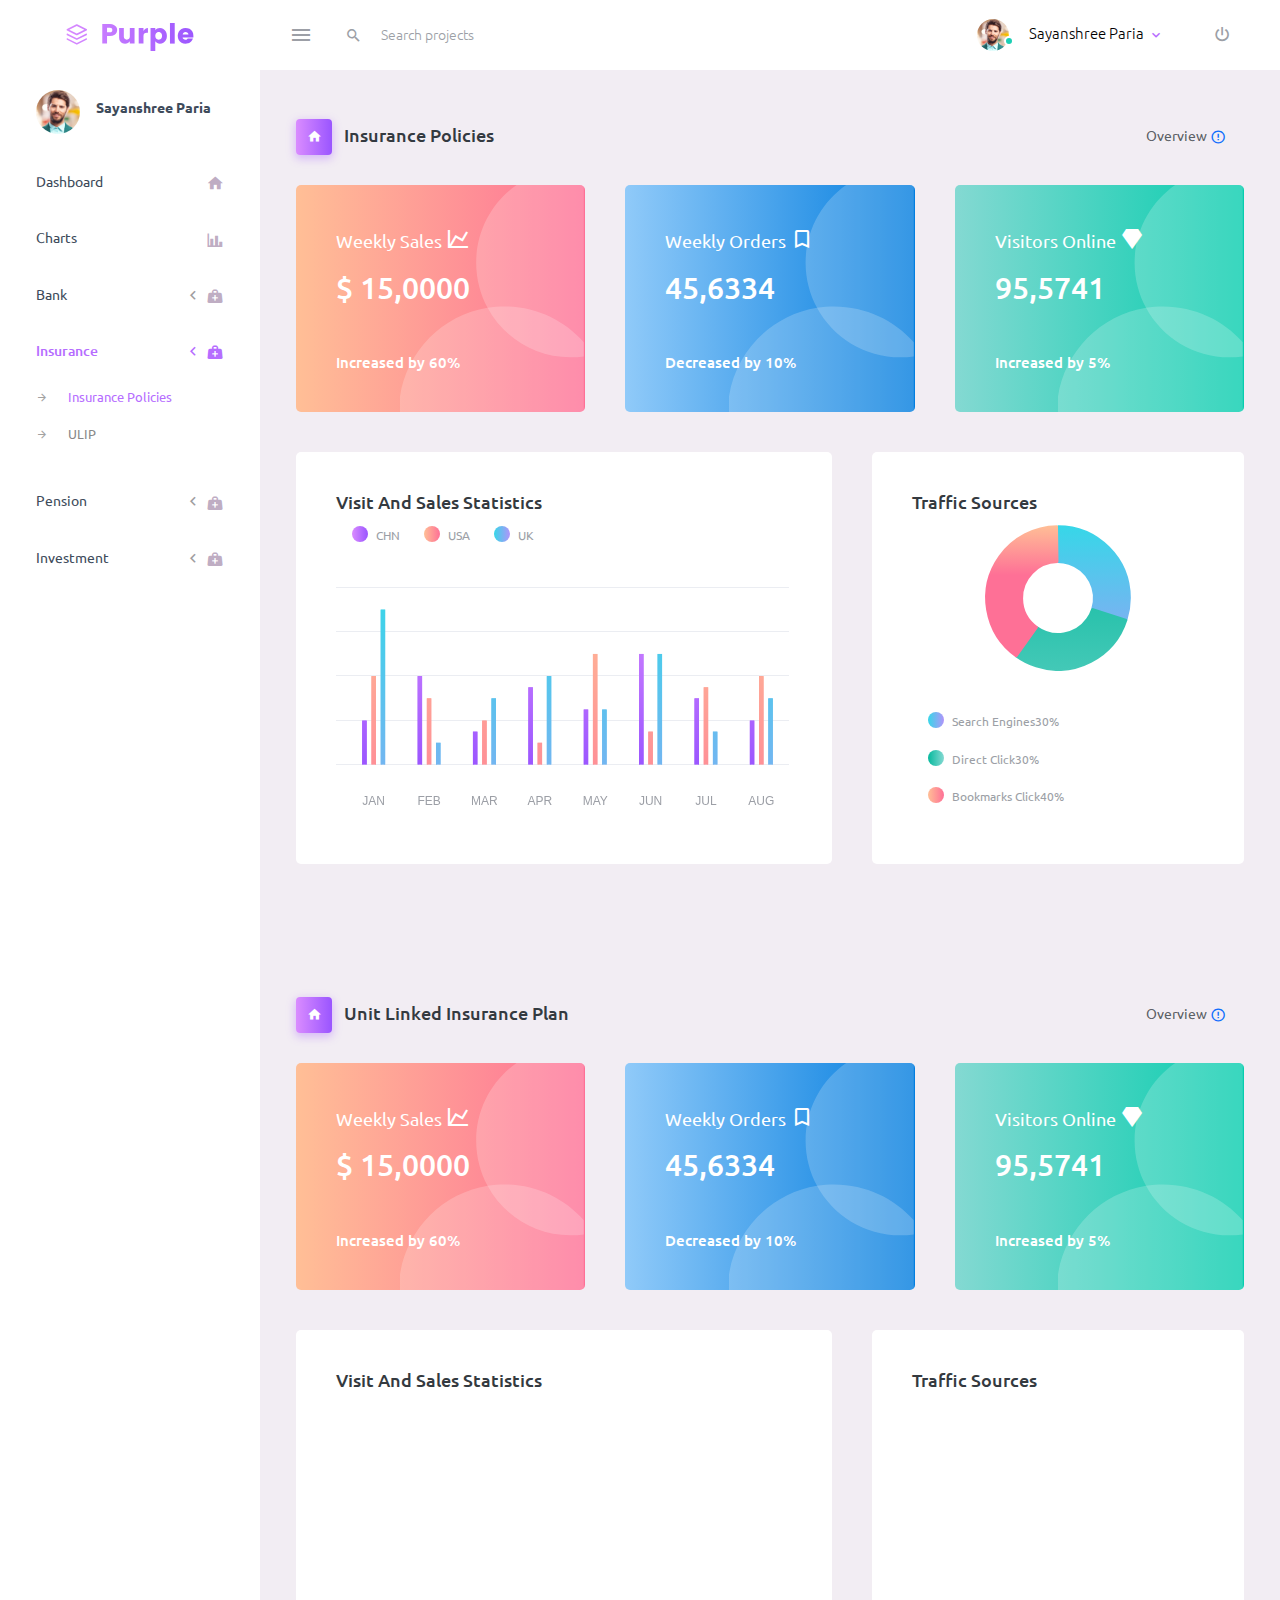
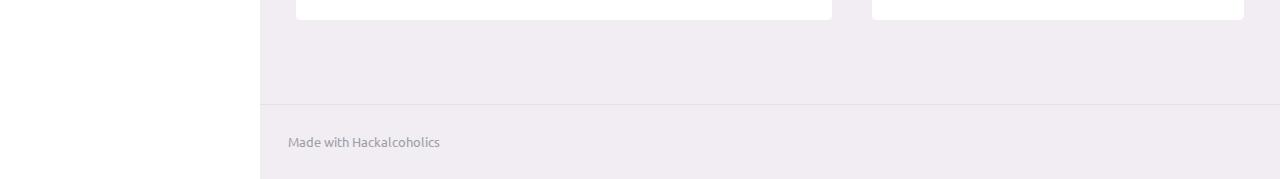
==== insurance.html @ c7b0b0b4 "issue resolve#2" ====
<!DOCTYPE html>
<html lang="en">
  <head>
    <!-- Required meta tags -->
    <meta charset="utf-8">
    <meta name="viewport" content="width=device-width, initial-scale=1, shrink-to-fit=no">
    <title>Visualpe</title>
    <!-- plugins:css -->
    <link rel="stylesheet" href="assets/vendors/mdi/css/materialdesignicons.min.css">
    <link rel="stylesheet" href="assets/vendors/css/vendor.bundle.base.css">
    <!-- endinject -->
    <!-- Plugin css for this page -->
    <!-- End plugin css for this page -->
    <!-- inject:css -->
    <!-- endinject -->
    <!-- Layout styles -->
    <link rel="stylesheet" href="assets/css/style.css">
    <!-- End layout styles -->
  </head>
  <body>
    <div class="container-scroller">
      <!-- partial:partials/_navbar.html -->
      <nav class="navbar default-layout-navbar col-lg-12 col-12 p-0 fixed-top d-flex flex-row">
        <div class="text-center navbar-brand-wrapper d-flex align-items-center justify-content-center">
          <a class="navbar-brand brand-logo" href="index.html"><img src="assets/images/logo.svg" alt="logo" /></a>
          <a class="navbar-brand brand-logo-mini" href="index.html"><img src="assets/images/logo-mini.svg" alt="logo" /></a>
        </div>
        <div class="navbar-menu-wrapper d-flex align-items-stretch">
          <button class="navbar-toggler navbar-toggler align-self-center" type="button" data-toggle="minimize">
            <span class="mdi mdi-menu"></span>
          </button>
          <div class="search-field d-none d-md-block">
            <form class="d-flex align-items-center h-100" action="#">
              <div class="input-group">
                <div class="input-group-prepend bg-transparent">
                  <i class="input-group-text border-0 mdi mdi-magnify"></i>
                </div>
                <input type="text" class="form-control bg-transparent border-0" placeholder="Search projects">
              </div>
            </form>
          </div>
          <ul class="navbar-nav navbar-nav-right">
            <li class="nav-item nav-profile dropdown">
              <a class="nav-link dropdown-toggle" id="profileDropdown" href="#" data-bs-toggle="dropdown" aria-expanded="false">
                <div class="nav-profile-img">
                  <img src="assets/images/faces/face1.jpg" alt="image">
                  <span class="availability-status online"></span>
                </div>
                <div class="nav-profile-text">
                  <p class="mb-1 text-black">Sayanshree Paria</p>
                </div>
              </a>
              <div class="dropdown-menu navbar-dropdown" aria-labelledby="profileDropdown">
                <a class="dropdown-item" href="#">
                  <i class="mdi mdi-logout me-2 text-primary"></i>Demo Bank 1</a>
                <div class="dropdown-divider"></div>
                <a class="dropdown-item" href="#">
                  <i class="mdi mdi-logout me-2 text-primary"></i> Demo Bank 2 </a>
                  <a class="dropdown-item" href="#">
                    <i class="mdi mdi-logout me-2 text-primary"></i>Demo Bank 3</a>
                  <div class="dropdown-divider"></div>
                  <a class="dropdown-item" href="#">
                    <i class="mdi mdi-logout me-2 text-primary"></i> Demo Bank 4 </a>
              </div>
            </li>
            <li class="nav-item nav-logout d-none d-lg-block">
              <a class="nav-link" href="#">
                <i class="mdi mdi-power"></i>
              </a>
            </li>
          </ul>
          <button class="navbar-toggler navbar-toggler-right d-lg-none align-self-center" type="button" data-toggle="offcanvas">
            <span class="mdi mdi-menu"></span>
          </button>
        </div>
      </nav>
      <!-- partial -->
      <div class="container-fluid page-body-wrapper">
        <!-- partial:partials/_sidebar.html -->
        <nav class="sidebar sidebar-offcanvas" id="sidebar">
          <ul class="nav">
            <li class="nav-item nav-profile">
              <a href="#" class="nav-link">
                <div class="nav-profile-image">
                  <img src="assets/images/faces/face1.jpg" alt="profile">
                </div>
                <div class="nav-profile-text d-flex flex-column">
                  <span class="font-weight-bold mb-2">Sayanshree Paria</span>
                </div>
              </a>
            </li>
            <li class="nav-item">
              <a class="nav-link" href="index.html">
                <span class="menu-title">Dashboard</span>
                <i class="mdi mdi-home menu-icon"></i>
              </a>
            </li>
            <li class="nav-item">
              <a class="nav-link" href="pages/charts/chartjs.html">
                <span class="menu-title">Charts</span>
                <i class="mdi mdi-chart-bar menu-icon"></i>
              </a>
            </li>
           
            <li class="nav-item">
              <a class="nav-link" data-bs-toggle="collapse" href="#general-pages" aria-expanded="false" aria-controls="general-pages">
                <span class="menu-title">Bank</span>
                <i class="menu-arrow"></i>
                <i class="mdi mdi-medical-bag menu-icon"></i>
              </a>
              <div class="collapse" id="general-pages">
                <ul class="nav flex-column sub-menu">
                  <li class="nav-item"> <a class="nav-link" href="index.html#sec1">Deposit </a></li>
                  <li class="nav-item"> <a class="nav-link" href="index.html#sec2">Term Deposite</a></li>
                  <li class="nav-item"> <a class="nav-link" href="index.html#sec3">Recurring Deposite</a></li>
                  <li class="nav-item"> <a class="nav-link" href="index.html#sec4">Certificate of deposite</a></li>
                  <li class="nav-item"> <a class="nav-link" href="index.html#sec5">Indian deposit recipt</a></li>
                </ul>
              </div>
            </li>
            <li class="nav-item">
              <a class="nav-link" data-bs-toggle="collapse" href="#general-pages" aria-expanded="false" aria-controls="general-pages">
                <span class="menu-title">Insurance</span>
                <i class="menu-arrow"></i>
                <i class="mdi mdi-medical-bag menu-icon"></i>
              </a>
              <div class="collapse" id="general-pages">
                <ul class="nav flex-column sub-menu">
                  <li class="nav-item"> <a class="nav-link" href="insurance.html">Insurance Policies</a></li>
                  <li class="nav-item"> <a class="nav-link" href="#sec2">ULIP</a></li>
                </ul>
              </div>
            </li>
            <li class="nav-item">
              <a class="nav-link" data-bs-toggle="collapse" href="#general-pages" aria-expanded="false" aria-controls="general-pages">
                <span class="menu-title">Pension</span>
                <i class="menu-arrow"></i>
                <i class="mdi mdi-medical-bag menu-icon"></i>
              </a>
              <div class="collapse" id="general-pages">
                <ul class="nav flex-column sub-menu">
                  <li class="nav-item"> <a class="nav-link" href="pention.html#sec1">Employee Provident fund</a></li>
                  <li class="nav-item"> <a class="nav-link" href="pention.html#sec2">Public provident fund</a></li>
                </ul>
              </div>
            </li>
            <li class="nav-item">
              <a class="nav-link" data-bs-toggle="collapse" href="#general-pages" aria-expanded="false" aria-controls="general-pages">
                <span class="menu-title">Investment</span>
                <i class="menu-arrow"></i>
                <i class="mdi mdi-medical-bag menu-icon"></i>
              </a>
              <div class="collapse" id="general-pages">
                <ul class="nav flex-column sub-menu">
                  <li class="nav-item"> <a class="nav-link" href="investment.html#sec1">Mutual funds</a></li>
                  <li class="nav-item"> <a class="nav-link" href="investment.html#sec2">Bonds</a></li>
                  <li class="nav-item"> <a class="nav-link" href="investment.html#sec3">Deventures</a></li>
                  <li class="nav-item"> <a class="nav-link" href="investment.html#sec4">Exchange Traded funds</a></li>
                  <li class="nav-item"> <a class="nav-link" href="investment.html#sec5">National pension system</a></li>
                  <li class="nav-item"> <a class="nav-link" href="investment.html#sec6">Government securities</a></li>
                  <li class="nav-item"> <a class="nav-link" href="investment.html#sec7">Commercial Papers</a></li>
                  <li class="nav-item"> <a class="nav-link" href="investment.html#sec8">Real estate Investment trusts</a></li>
                  <li class="nav-item"> <a class="nav-link" href="investment.html#sec9">Infrastructure Investment trust</a></li>
                  <li class="nav-item"> <a class="nav-link" href="investment.html#sec10">Alternate Investment funds</a></li>
                  <li class="nav-item"> <a class="nav-link" href="investment.html#sec11">Systematic Investment plan</a></li>
                  <li class="nav-item"> <a class="nav-link" href="investment.html#sec12">Equity shares</a></li>
                  <li class="nav-item"> <a class="nav-link" href="investment.html#sec13">Collective Investmentscheme</a></li>
                </ul>
              </div>
            </li>
            
          </ul>
        </nav>
        <!-- partial -->
        <div class="main-panel">
          <div id="sec1" class="content-wrapper">
            <div class="page-header">
              <h3 class="page-title">
                <span class="page-title-icon bg-gradient-primary text-white me-2">
                  <i class="mdi mdi-home"></i>
                </span> Insurance Policies
              </h3>
              <nav aria-label="breadcrumb">
                <ul class="breadcrumb">
                  <li class="breadcrumb-item active" aria-current="page">
                    <span></span>Overview <i class="mdi mdi-alert-circle-outline icon-sm text-primary align-middle"></i>
                  </li>
                </ul>
              </nav>
            </div>
            <div class="row">
              <div class="col-md-4 stretch-card grid-margin">
                <div class="card bg-gradient-danger card-img-holder text-white">
                  <div class="card-body">
                    <img src="assets/images/dashboard/circle.svg" class="card-img-absolute" alt="circle-image" />
                    <h4 class="font-weight-normal mb-3">Weekly Sales <i class="mdi mdi-chart-line mdi-24px float-right"></i>
                    </h4>
                    <h2 class="mb-5">$ 15,0000</h2>
                    <h6 class="card-text">Increased by 60%</h6>
                  </div>
                </div>
              </div>
              <div class="col-md-4 stretch-card grid-margin">
                <div class="card bg-gradient-info card-img-holder text-white">
                  <div class="card-body">
                    <img src="assets/images/dashboard/circle.svg" class="card-img-absolute" alt="circle-image" />
                    <h4 class="font-weight-normal mb-3">Weekly Orders <i class="mdi mdi-bookmark-outline mdi-24px float-right"></i>
                    </h4>
                    <h2 class="mb-5">45,6334</h2>
                    <h6 class="card-text">Decreased by 10%</h6>
                  </div>
                </div>
              </div>
              <div class="col-md-4 stretch-card grid-margin">
                <div class="card bg-gradient-success card-img-holder text-white">
                  <div class="card-body">
                    <img src="assets/images/dashboard/circle.svg" class="card-img-absolute" alt="circle-image" />
                    <h4 class="font-weight-normal mb-3">Visitors Online <i class="mdi mdi-diamond mdi-24px float-right"></i>
                    </h4>
                    <h2 class="mb-5">95,5741</h2>
                    <h6 class="card-text">Increased by 5%</h6>
                  </div>
                </div>
              </div>
            </div>
            <div class="row">
              <div class="col-md-7 grid-margin stretch-card">
                <div class="card">
                  <div class="card-body">
                    <div class="clearfix">
                      <h4 class="card-title float-left">Visit And Sales Statistics</h4>
                      <div id="visit-sale-chart-legend" class="rounded-legend legend-horizontal legend-top-right float-right"></div>
                    </div>
                    <canvas id="visit-sale-chart" class="mt-4"></canvas>
                  </div>
                </div>
              </div>
              <div class="col-md-5 grid-margin stretch-card">
                <div class="card">
                  <div class="card-body">
                    <h4 class="card-title">Traffic Sources</h4>
                    <canvas id="traffic-chart"></canvas>
                    <div id="traffic-chart-legend" class="rounded-legend legend-vertical legend-bottom-left pt-4"></div>
                  </div>
                </div>
              </div>
            </div>
          </div>
          <div id="sec2" class="content-wrapper">
            <div class="page-header">
              <h3 class="page-title">
                <span class="page-title-icon bg-gradient-primary text-white me-2">
                  <i class="mdi mdi-home"></i>
                </span> Unit Linked Insurance Plan
              </h3>
              <nav aria-label="breadcrumb">
                <ul class="breadcrumb">
                  <li class="breadcrumb-item active" aria-current="page">
                    <span></span>Overview <i class="mdi mdi-alert-circle-outline icon-sm text-primary align-middle"></i>
                  </li>
                </ul>
              </nav>
            </div>
            <div class="row">
              <div class="col-md-4 stretch-card grid-margin">
                <div class="card bg-gradient-danger card-img-holder text-white">
                  <div class="card-body">
                    <img src="assets/images/dashboard/circle.svg" class="card-img-absolute" alt="circle-image" />
                    <h4 class="font-weight-normal mb-3">Weekly Sales <i class="mdi mdi-chart-line mdi-24px float-right"></i>
                    </h4>
                    <h2 class="mb-5">$ 15,0000</h2>
                    <h6 class="card-text">Increased by 60%</h6>
                  </div>
                </div>
              </div>
              <div class="col-md-4 stretch-card grid-margin">
                <div class="card bg-gradient-info card-img-holder text-white">
                  <div class="card-body">
                    <img src="assets/images/dashboard/circle.svg" class="card-img-absolute" alt="circle-image" />
                    <h4 class="font-weight-normal mb-3">Weekly Orders <i class="mdi mdi-bookmark-outline mdi-24px float-right"></i>
                    </h4>
                    <h2 class="mb-5">45,6334</h2>
                    <h6 class="card-text">Decreased by 10%</h6>
                  </div>
                </div>
              </div>
              <div class="col-md-4 stretch-card grid-margin">
                <div class="card bg-gradient-success card-img-holder text-white">
                  <div class="card-body">
                    <img src="assets/images/dashboard/circle.svg" class="card-img-absolute" alt="circle-image" />
                    <h4 class="font-weight-normal mb-3">Visitors Online <i class="mdi mdi-diamond mdi-24px float-right"></i>
                    </h4>
                    <h2 class="mb-5">95,5741</h2>
                    <h6 class="card-text">Increased by 5%</h6>
                  </div>
                </div>
              </div>
            </div>
            <div class="row">
              <div class="col-md-7 grid-margin stretch-card">
                <div class="card">
                  <div class="card-body">
                    <div class="clearfix">
                      <h4 class="card-title float-left">Visit And Sales Statistics</h4>
                      <div id="visit-sale-chart-legend" class="rounded-legend legend-horizontal legend-top-right float-right"></div>
                    </div>
                    <canvas id="visit-sale-chart" class="mt-4"></canvas>
                  </div>
                </div>
              </div>
              <div class="col-md-5 grid-margin stretch-card">
                <div class="card">
                  <div class="card-body">
                    <h4 class="card-title">Traffic Sources</h4>
                    <canvas id="traffic-chart"></canvas>
                    <div id="traffic-chart-legend" class="rounded-legend legend-vertical legend-bottom-left pt-4"></div>
                  </div>
                </div>
              </div>
            </div>
          </div>
          
          <!-- content-wrapper ends -->
          <!-- partial:partials/_footer.html -->
          <footer class="footer">
            <div class="container-fluid d-flex justify-content-between">
              <span class="text-muted d-block text-center text-sm-start d-sm-inline-block">Made with Hackalcoholics</span>
            </div>
          </footer>
          <!-- partial -->
        </div>
        <!-- main-panel ends -->
      </div>
      <!-- page-body-wrapper ends -->
    </div>

    <!-- container-scroller -->
    <!-- plugins:js -->
    <script src="assets/vendors/js/vendor.bundle.base.js"></script>
    <!-- endinject -->
    <!-- Plugin js for this page -->
    <script src="assets/vendors/chart.js/Chart.min.js"></script>
    <script src="assets/js/jquery.cookie.js" type="text/javascript"></script>
    <!-- End plugin js for this page -->
    <!-- inject:js -->
    <script src="assets/js/off-canvas.js"></script>
    <script src="assets/js/hoverable-collapse.js"></script>
    <script src="assets/js/misc.js"></script>
    <!-- endinject -->
    <!-- Custom js for this page -->
    <script src="assets/js/dashboard.js"></script
    <!-- End custom js for this page -->
  </body>
</html>
---- assets/vendors/css/vendor.bundle.base.css ----
/*
 * Container style
 */
.ps {
  overflow: hidden !important;
  overflow-anchor: none;
  -ms-overflow-style: none;
  touch-action: auto;
  -ms-touch-action: auto;
}

/*
 * Scrollbar rail styles
 */
.ps__rail-x {
  display: none;
  opacity: 0;
  transition: background-color .2s linear, opacity .2s linear;
  -webkit-transition: background-color .2s linear, opacity .2s linear;
  height: 15px;
  /* there must be 'bottom' or 'top' for ps__rail-x */
  bottom: 0px;
  /* please don't change 'position' */
  position: absolute;
}

.ps__rail-y {
  display: none;
  opacity: 0;
  transition: background-color .2s linear, opacity .2s linear;
  -webkit-transition: background-color .2s linear, opacity .2s linear;
  width: 15px;
  /* there must be 'right' or 'left' for ps__rail-y */
  right: 0;
  /* please don't change 'position' */
  position: absolute;
}

.ps--active-x > .ps__rail-x,
.ps--active-y > .ps__rail-y {
  display: block;
  background-color: transparent;
}

.ps:hover > .ps__rail-x,
.ps:hover > .ps__rail-y,
.ps--focus > .ps__rail-x,
.ps--focus > .ps__rail-y,
.ps--scrolling-x > .ps__rail-x,
.ps--scrolling-y > .ps__rail-y {
  opacity: 0.6;
}

.ps .ps__rail-x:hover,
.ps .ps__rail-y:hover,
.ps .ps__rail-x:focus,
.ps .ps__rail-y:focus,
.ps .ps__rail-x.ps--clicking,
.ps .ps__rail-y.ps--clicking {
  background-color: #eee;
  opacity: 0.9;
}

/*
 * Scrollbar thumb styles
 */
.ps__thumb-x {
  background-color: #aaa;
  border-radius: 6px;
  transition: background-color .2s linear, height .2s ease-in-out;
  -webkit-transition: background-color .2s linear, height .2s ease-in-out;
  height: 6px;
  /* there must be 'bottom' for ps__thumb-x */
  bottom: 2px;
  /* please don't change 'position' */
  position: absolute;
}

.ps__thumb-y {
  background-color: #aaa;
  border-radius: 6px;
  transition: background-color .2s linear, width .2s ease-in-out;
  -webkit-transition: background-color .2s linear, width .2s ease-in-out;
  width: 6px;
  /* there must be 'right' for ps__thumb-y */
  right: 2px;
  /* please don't change 'position' */
  position: absolute;
}

.ps__rail-x:hover > .ps__thumb-x,
.ps__rail-x:focus > .ps__thumb-x,
.ps__rail-x.ps--clicking .ps__thumb-x {
  background-color: #999;
  height: 11px;
}

.ps__rail-y:hover > .ps__thumb-y,
.ps__rail-y:focus > .ps__thumb-y,
.ps__rail-y.ps--clicking .ps__thumb-y {
  background-color: #999;
  width: 11px;
}

/* MS supports */
@supports (-ms-overflow-style: none) {
  .ps {
    overflow: auto !important;
  }
}

@media screen and (-ms-high-contrast: active), (-ms-high-contrast: none) {
  .ps {
    overflow: auto !important;
  }
}
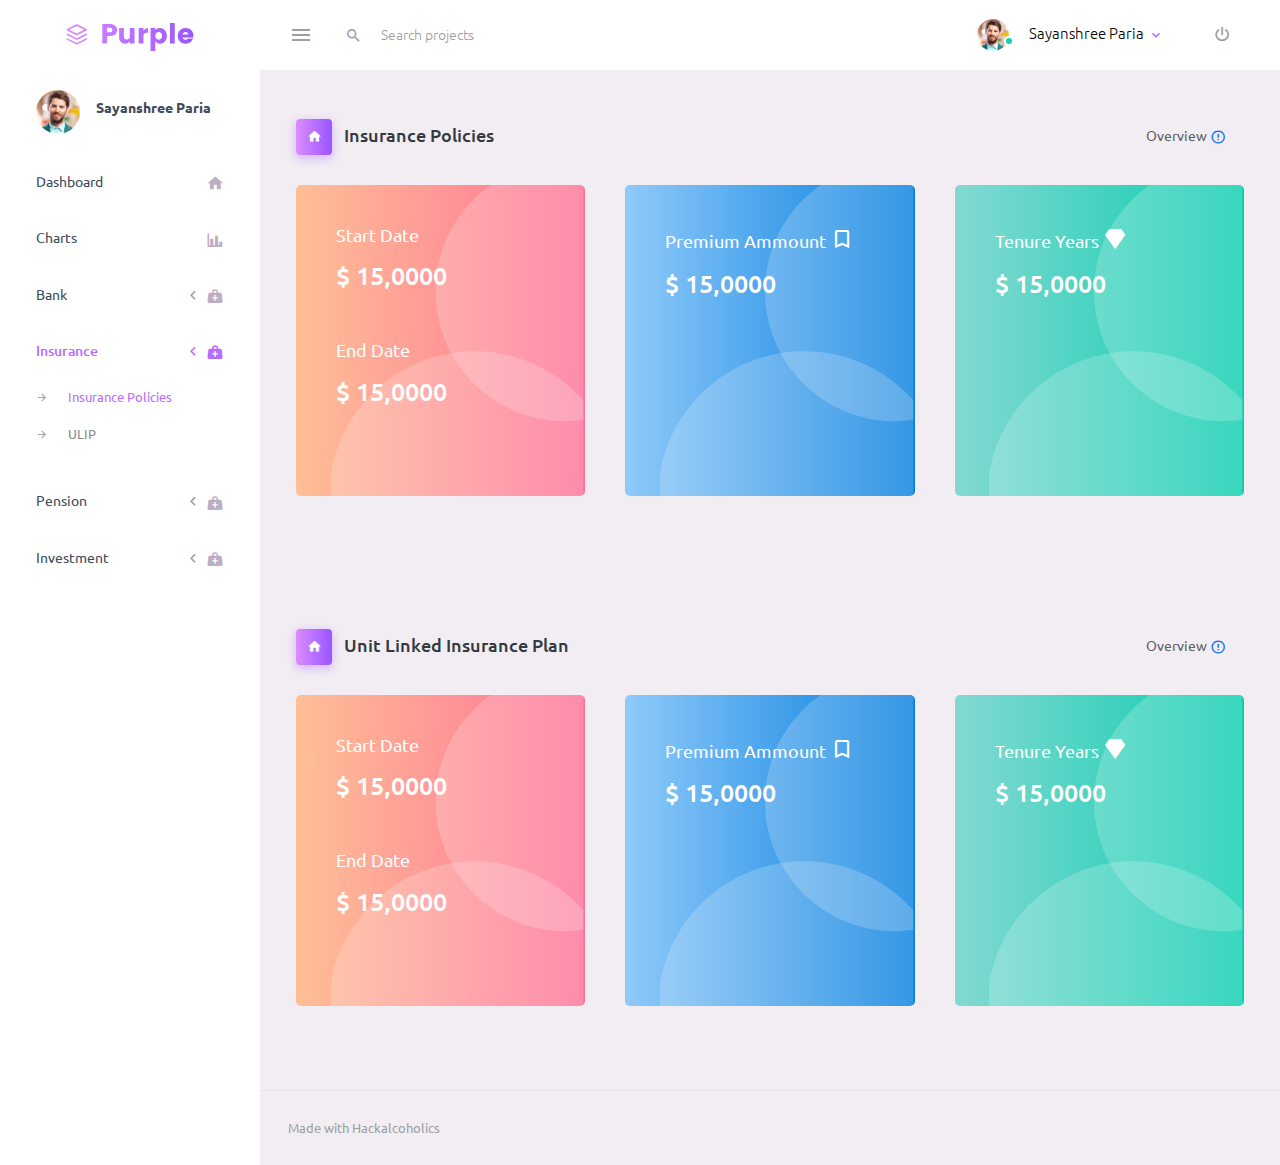
==== commit e663b528: "add insurance connections" ====
--- a/insurance.html
+++ b/insurance.html
@@ -193,10 +193,13 @@
                 <div class="card bg-gradient-danger card-img-holder text-white">
                   <div class="card-body">
                     <img src="assets/images/dashboard/circle.svg" class="card-img-absolute" alt="circle-image" />
-                    <h4 class="font-weight-normal mb-3">Weekly Sales <i class="mdi mdi-chart-line mdi-24px float-right"></i>
-                    </h4>
-                    <h2 class="mb-5">$ 15,0000</h2>
-                    <h6 class="card-text">Increased by 60%</h6>
+                    <h4 class="font-weight-normal mb-3">Start Date 
+                    </h4>
+                    <h3 class="mb-5" id="ip-sd">$ 15,0000</h3>
+                    <h4 class="font-weight-normal mb-3">End Date 
+                    </h4>
+                    <h3 class="mb-5" id="ip-ed">$ 15,0000</h3>
+                    
                   </div>
                 </div>
               </div>
@@ -204,10 +207,9 @@
                 <div class="card bg-gradient-info card-img-holder text-white">
                   <div class="card-body">
                     <img src="assets/images/dashboard/circle.svg" class="card-img-absolute" alt="circle-image" />
-                    <h4 class="font-weight-normal mb-3">Weekly Orders <i class="mdi mdi-bookmark-outline mdi-24px float-right"></i>
-                    </h4>
-                    <h2 class="mb-5">45,6334</h2>
-                    <h6 class="card-text">Decreased by 10%</h6>
+                    <h4 class="font-weight-normal mb-3">Premium Ammount <i class="mdi mdi-bookmark-outline mdi-24px float-right"></i>
+                    </h4>
+                    <h3 class="mb-5" id="ip-pa">$ 15,0000</h3>
                   </div>
                 </div>
               </div>
@@ -215,32 +217,9 @@
                 <div class="card bg-gradient-success card-img-holder text-white">
                   <div class="card-body">
                     <img src="assets/images/dashboard/circle.svg" class="card-img-absolute" alt="circle-image" />
-                    <h4 class="font-weight-normal mb-3">Visitors Online <i class="mdi mdi-diamond mdi-24px float-right"></i>
-                    </h4>
-                    <h2 class="mb-5">95,5741</h2>
-                    <h6 class="card-text">Increased by 5%</h6>
-                  </div>
-                </div>
-              </div>
-            </div>
-            <div class="row">
-              <div class="col-md-7 grid-margin stretch-card">
-                <div class="card">
-                  <div class="card-body">
-                    <div class="clearfix">
-                      <h4 class="card-title float-left">Visit And Sales Statistics</h4>
-                      <div id="visit-sale-chart-legend" class="rounded-legend legend-horizontal legend-top-right float-right"></div>
-                    </div>
-                    <canvas id="visit-sale-chart" class="mt-4"></canvas>
-                  </div>
-                </div>
-              </div>
-              <div class="col-md-5 grid-margin stretch-card">
-                <div class="card">
-                  <div class="card-body">
-                    <h4 class="card-title">Traffic Sources</h4>
-                    <canvas id="traffic-chart"></canvas>
-                    <div id="traffic-chart-legend" class="rounded-legend legend-vertical legend-bottom-left pt-4"></div>
+                    <h4 class="font-weight-normal mb-3">Tenure Years <i class="mdi mdi-diamond mdi-24px float-right"></i>
+                    </h4>
+                    <h3 class="mb-5" id="ip-ty">$ 15,0000</h3>
                   </div>
                 </div>
               </div>
@@ -266,10 +245,13 @@
                 <div class="card bg-gradient-danger card-img-holder text-white">
                   <div class="card-body">
                     <img src="assets/images/dashboard/circle.svg" class="card-img-absolute" alt="circle-image" />
-                    <h4 class="font-weight-normal mb-3">Weekly Sales <i class="mdi mdi-chart-line mdi-24px float-right"></i>
-                    </h4>
-                    <h2 class="mb-5">$ 15,0000</h2>
-                    <h6 class="card-text">Increased by 60%</h6>
+                    <h4 class="font-weight-normal mb-3">Start Date 
+                    </h4>
+                    <h3 class="mb-5" id="ulip-sd">$ 15,0000</h3>
+                    <h4 class="font-weight-normal mb-3">End Date 
+                    </h4>
+                    <h3 class="mb-5" id="ulip-ed">$ 15,0000</h3>
+                    
                   </div>
                 </div>
               </div>
@@ -277,10 +259,9 @@
                 <div class="card bg-gradient-info card-img-holder text-white">
                   <div class="card-body">
                     <img src="assets/images/dashboard/circle.svg" class="card-img-absolute" alt="circle-image" />
-                    <h4 class="font-weight-normal mb-3">Weekly Orders <i class="mdi mdi-bookmark-outline mdi-24px float-right"></i>
-                    </h4>
-                    <h2 class="mb-5">45,6334</h2>
-                    <h6 class="card-text">Decreased by 10%</h6>
+                    <h4 class="font-weight-normal mb-3">Premium Ammount <i class="mdi mdi-bookmark-outline mdi-24px float-right"></i>
+                    </h4>
+                    <h3 class="mb-5" id="ulip-pa">$ 15,0000</h3>
                   </div>
                 </div>
               </div>
@@ -288,36 +269,14 @@
                 <div class="card bg-gradient-success card-img-holder text-white">
                   <div class="card-body">
                     <img src="assets/images/dashboard/circle.svg" class="card-img-absolute" alt="circle-image" />
-                    <h4 class="font-weight-normal mb-3">Visitors Online <i class="mdi mdi-diamond mdi-24px float-right"></i>
-                    </h4>
-                    <h2 class="mb-5">95,5741</h2>
-                    <h6 class="card-text">Increased by 5%</h6>
-                  </div>
-                </div>
-              </div>
-            </div>
-            <div class="row">
-              <div class="col-md-7 grid-margin stretch-card">
-                <div class="card">
-                  <div class="card-body">
-                    <div class="clearfix">
-                      <h4 class="card-title float-left">Visit And Sales Statistics</h4>
-                      <div id="visit-sale-chart-legend" class="rounded-legend legend-horizontal legend-top-right float-right"></div>
-                    </div>
-                    <canvas id="visit-sale-chart" class="mt-4"></canvas>
-                  </div>
-                </div>
-              </div>
-              <div class="col-md-5 grid-margin stretch-card">
-                <div class="card">
-                  <div class="card-body">
-                    <h4 class="card-title">Traffic Sources</h4>
-                    <canvas id="traffic-chart"></canvas>
-                    <div id="traffic-chart-legend" class="rounded-legend legend-vertical legend-bottom-left pt-4"></div>
-                  </div>
-                </div>
-              </div>
-            </div>
+                    <h4 class="font-weight-normal mb-3">Tenure Years <i class="mdi mdi-diamond mdi-24px float-right"></i>
+                    </h4>
+                    <h3 class="mb-5" id="ulip-ty">$ 15,0000</h3>
+                  </div>
+                </div>
+              </div>
+            </div>
+            
           </div>
           
           <!-- content-wrapper ends -->
@@ -348,7 +307,9 @@
     <script src="assets/js/misc.js"></script>
     <!-- endinject -->
     <!-- Custom js for this page -->
-    <script src="assets/js/dashboard.js"></script
+    <script src="assets/js/insurance.js"></script>
+    <script src="assets/js/chart.js"></script>
+    <script src="assets/js/dashboard.js"></script>
     <!-- End custom js for this page -->
   </body>
 </html>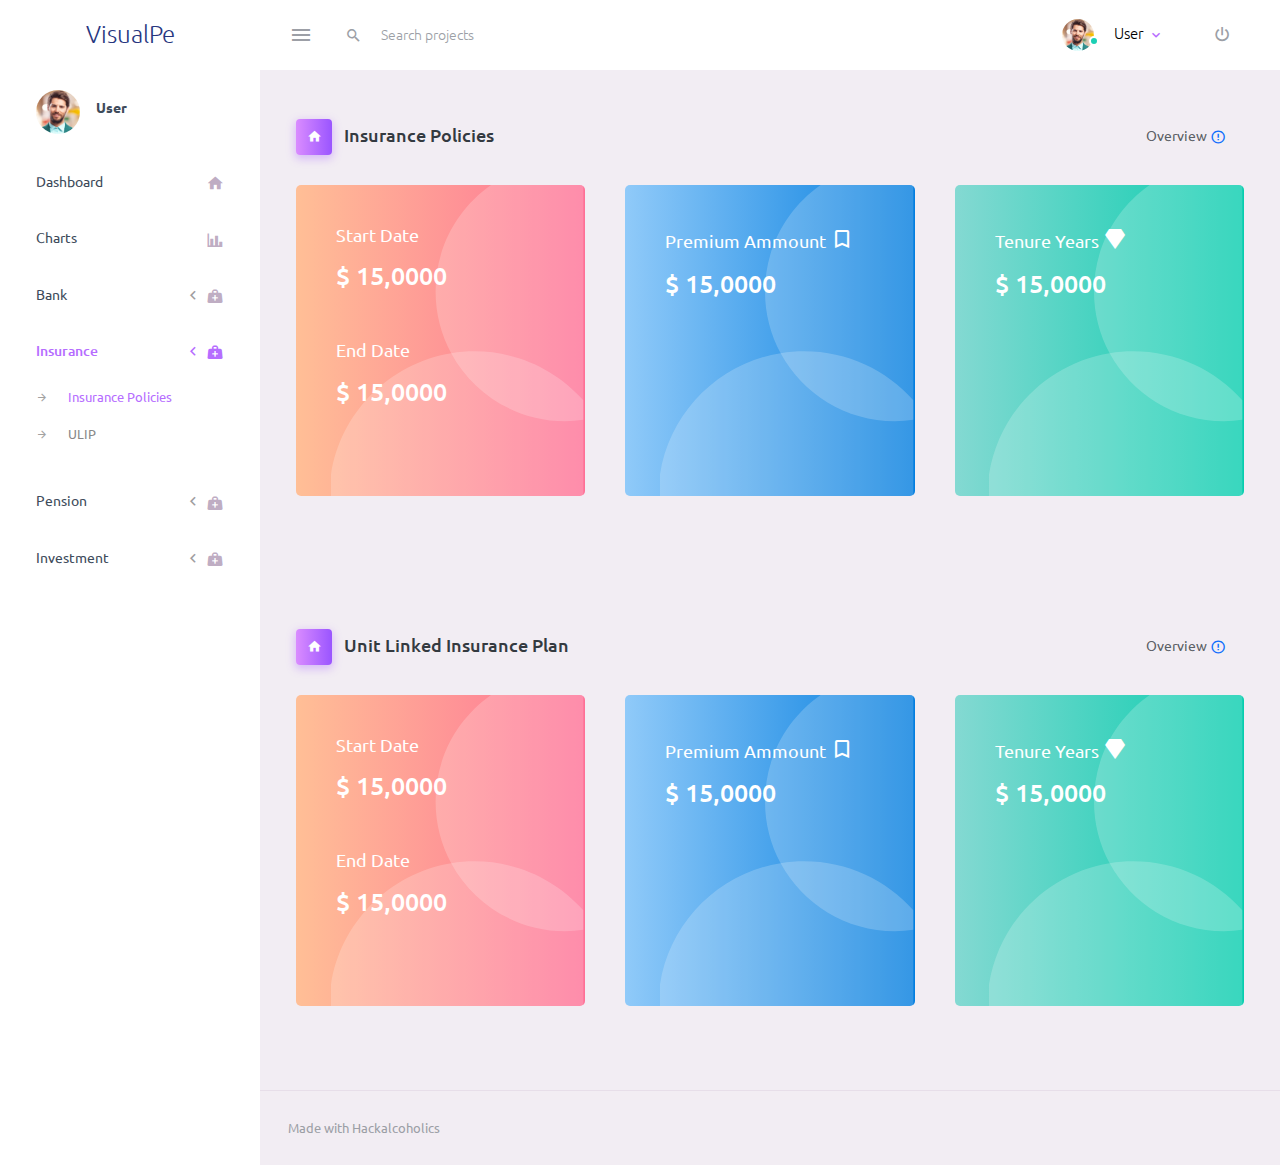
==== commit ac5a4cc1: "minor changes" ====
--- a/insurance.html
+++ b/insurance.html
@@ -22,7 +22,7 @@
       <!-- partial:partials/_navbar.html -->
       <nav class="navbar default-layout-navbar col-lg-12 col-12 p-0 fixed-top d-flex flex-row">
         <div class="text-center navbar-brand-wrapper d-flex align-items-center justify-content-center">
-          <a class="navbar-brand brand-logo" href="index.html"><img src="assets/images/logo.svg" alt="logo" /></a>
+          <a class="navbar-brand brand-logo" href="index.html">VisualPe</a>
           <a class="navbar-brand brand-logo-mini" href="index.html"><img src="assets/images/logo-mini.svg" alt="logo" /></a>
         </div>
         <div class="navbar-menu-wrapper d-flex align-items-stretch">
@@ -47,20 +47,14 @@
                   <span class="availability-status online"></span>
                 </div>
                 <div class="nav-profile-text">
-                  <p class="mb-1 text-black">Sayanshree Paria</p>
-                </div>
-              </a>
-              <div class="dropdown-menu navbar-dropdown" aria-labelledby="profileDropdown">
-                <a class="dropdown-item" href="#">
-                  <i class="mdi mdi-logout me-2 text-primary"></i>Demo Bank 1</a>
-                <div class="dropdown-divider"></div>
-                <a class="dropdown-item" href="#">
-                  <i class="mdi mdi-logout me-2 text-primary"></i> Demo Bank 2 </a>
-                  <a class="dropdown-item" href="#">
-                    <i class="mdi mdi-logout me-2 text-primary"></i>Demo Bank 3</a>
-                  <div class="dropdown-divider"></div>
-                  <a class="dropdown-item" href="#">
-                    <i class="mdi mdi-logout me-2 text-primary"></i> Demo Bank 4 </a>
+                  <p class="mb-1 text-black">User</p>
+                </div>
+              </a>
+              <div class="dropdown-menu navbar-dropdown" style="padding: 1rem;" aria-labelledby="profileDropdown">
+                <input type="checkbox"> Demo Bank 1</input><br>
+                <input type="checkbox"> Demo Bank 2 </input><br>
+                <input type="checkbox"> Demo Bank 3</input><br>
+                <input type="checkbox"> Demo Bank 4 </input>
               </div>
             </li>
             <li class="nav-item nav-logout d-none d-lg-block">
@@ -85,12 +79,12 @@
                   <img src="assets/images/faces/face1.jpg" alt="profile">
                 </div>
                 <div class="nav-profile-text d-flex flex-column">
-                  <span class="font-weight-bold mb-2">Sayanshree Paria</span>
-                </div>
-              </a>
-            </li>
-            <li class="nav-item">
-              <a class="nav-link" href="index.html">
+                  <span class="font-weight-bold mb-2">User</span>
+                </div>
+              </a>
+            </li>
+            <li class="nav-item">
+              <a class="nav-link" href="total.html">
                 <span class="menu-title">Dashboard</span>
                 <i class="mdi mdi-home menu-icon"></i>
               </a>
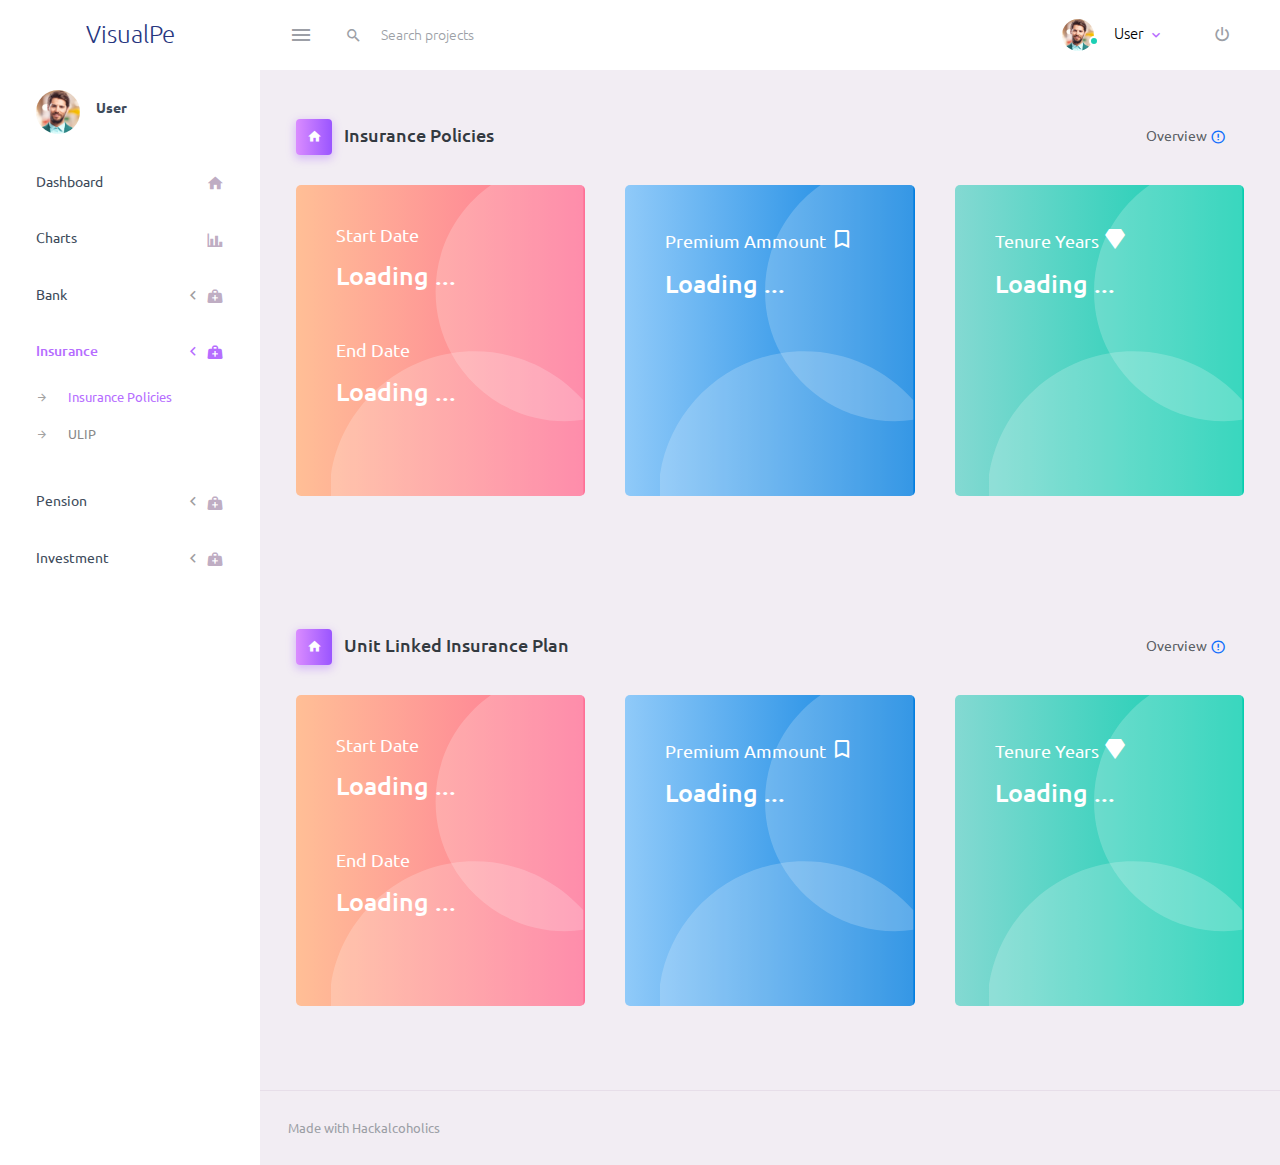
==== commit 9cffb691: "Merge branch 'master' of https://github.com/ansuman528/VisualPe" ====
--- a/insurance.html
+++ b/insurance.html
@@ -189,10 +189,10 @@
                     <img src="assets/images/dashboard/circle.svg" class="card-img-absolute" alt="circle-image" />
                     <h4 class="font-weight-normal mb-3">Start Date 
                     </h4>
-                    <h3 class="mb-5" id="ip-sd">$ 15,0000</h3>
+                    <h3 class="mb-5" id="ip-sd">Loading ...</h3>
                     <h4 class="font-weight-normal mb-3">End Date 
                     </h4>
-                    <h3 class="mb-5" id="ip-ed">$ 15,0000</h3>
+                    <h3 class="mb-5" id="ip-ed">Loading ...</h3>
                     
                   </div>
                 </div>
@@ -203,7 +203,7 @@
                     <img src="assets/images/dashboard/circle.svg" class="card-img-absolute" alt="circle-image" />
                     <h4 class="font-weight-normal mb-3">Premium Ammount <i class="mdi mdi-bookmark-outline mdi-24px float-right"></i>
                     </h4>
-                    <h3 class="mb-5" id="ip-pa">$ 15,0000</h3>
+                    <h3 class="mb-5" id="ip-pa">Loading ...</h3>
                   </div>
                 </div>
               </div>
@@ -213,7 +213,7 @@
                     <img src="assets/images/dashboard/circle.svg" class="card-img-absolute" alt="circle-image" />
                     <h4 class="font-weight-normal mb-3">Tenure Years <i class="mdi mdi-diamond mdi-24px float-right"></i>
                     </h4>
-                    <h3 class="mb-5" id="ip-ty">$ 15,0000</h3>
+                    <h3 class="mb-5" id="ip-ty">Loading ...</h3>
                   </div>
                 </div>
               </div>
@@ -241,10 +241,10 @@
                     <img src="assets/images/dashboard/circle.svg" class="card-img-absolute" alt="circle-image" />
                     <h4 class="font-weight-normal mb-3">Start Date 
                     </h4>
-                    <h3 class="mb-5" id="ulip-sd">$ 15,0000</h3>
+                    <h3 class="mb-5" id="ulip-sd">Loading ...</h3>
                     <h4 class="font-weight-normal mb-3">End Date 
                     </h4>
-                    <h3 class="mb-5" id="ulip-ed">$ 15,0000</h3>
+                    <h3 class="mb-5" id="ulip-ed">Loading ...</h3>
                     
                   </div>
                 </div>
@@ -255,7 +255,7 @@
                     <img src="assets/images/dashboard/circle.svg" class="card-img-absolute" alt="circle-image" />
                     <h4 class="font-weight-normal mb-3">Premium Ammount <i class="mdi mdi-bookmark-outline mdi-24px float-right"></i>
                     </h4>
-                    <h3 class="mb-5" id="ulip-pa">$ 15,0000</h3>
+                    <h3 class="mb-5" id="ulip-pa">Loading ...</h3>
                   </div>
                 </div>
               </div>
@@ -265,7 +265,7 @@
                     <img src="assets/images/dashboard/circle.svg" class="card-img-absolute" alt="circle-image" />
                     <h4 class="font-weight-normal mb-3">Tenure Years <i class="mdi mdi-diamond mdi-24px float-right"></i>
                     </h4>
-                    <h3 class="mb-5" id="ulip-ty">$ 15,0000</h3>
+                    <h3 class="mb-5" id="ulip-ty">Loading ...</h3>
                   </div>
                 </div>
               </div>
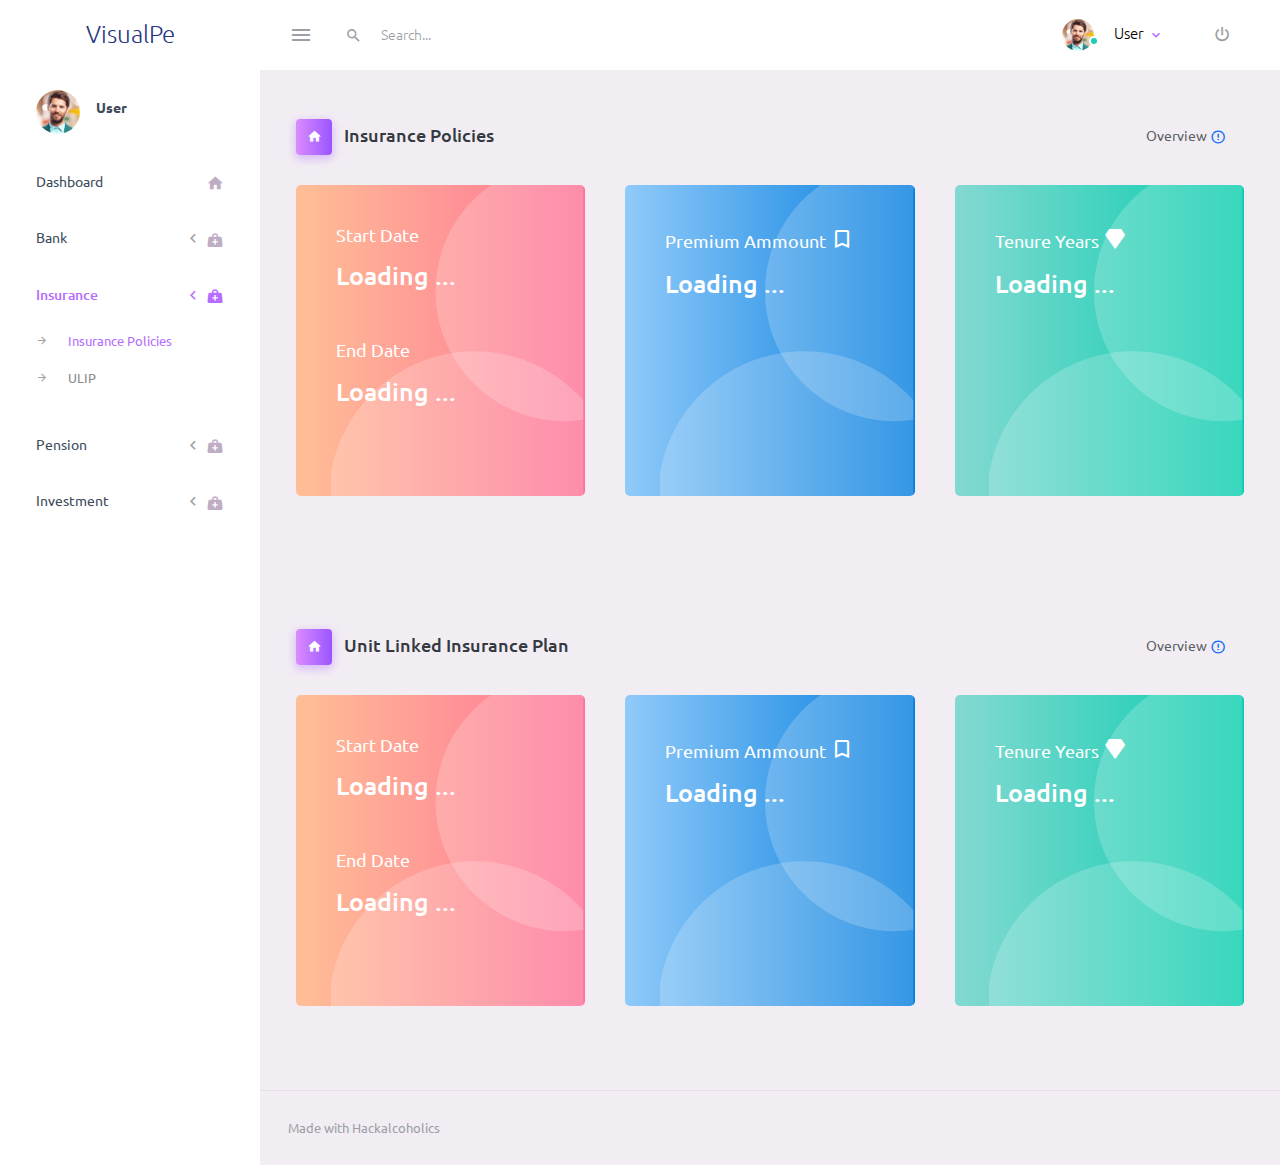
==== commit a760f577: "search fully implimented" ====
--- a/insurance.html
+++ b/insurance.html
@@ -15,6 +15,8 @@
     <!-- endinject -->
     <!-- Layout styles -->
     <link rel="stylesheet" href="assets/css/style.css">
+    <link rel="stylesheet" href="assets/css/dropdown.css">
+    <script src="assets/js/dropdown.js"></script>
     <!-- End layout styles -->
   </head>
   <body>
@@ -35,7 +37,32 @@
                 <div class="input-group-prepend bg-transparent">
                   <i class="input-group-text border-0 mdi mdi-magnify"></i>
                 </div>
-                <input type="text" class="form-control bg-transparent border-0" placeholder="Search projects">
+                <input onclick="myFunction()" type="text" id="myInput" class="form-control bg-transparent border-0 dropbtn" placeholder="Search..." onkeyup="filterFunction()">
+                <div id="myDropdown" class="dropdown-content">
+                  <a href="index.html#sec1">Deposit</a>
+                  <a href="index.html#sec2">Recurring deposit</a>
+                  <a href="index.html#sec3">Term Deposit</a>
+                  <a href="index.html#sec4">Certificate of deposit</a>
+                  <a href="index.html#sec5">Indian deposit recipt</a>
+                  <a href="index.html#sec6">Credit Card</a>
+                  <a href="#sec1">Insurance Policies</a>
+                  <a href="#sec2">ULIP</a>
+                  <a href="pention.html#sec1">Employee provident fund</a>
+                  <a href="pention.html#sec2">Public provident fund</a>
+                  <a href="investment.html#sec1">Mutual funds</a>
+                  <a href="investment.html#sec2">Bonds</a>
+                  <a href="investment.html#sec3">Deventures</a>
+                  <a href="investment.html#sec4">Exchange Traded Fund</a>
+                  <a href="investment.html#sec5">National pension system</a>
+                  <a href="investment.html#sec6">Government securities</a>
+                  <a href="investment.html#sec7">Commercial Papers</a>
+                  <a href="investment.html#sec8">Real estate investment trusts</a>
+                  <a href="investment.html#sec9">Infrastructure investment funds</a>
+                  <a href="investment.html#sec10">Alternate investment funds</a>
+                  <a href="investment.html#sec11">Systematic investment plan</a>
+                  <a href="investment.html#sec12">Equity shares</a>
+                  <a href="investment.html#sec13">Collective investment scheme</a>
+                </div>
               </div>
             </form>
           </div>
@@ -47,14 +74,11 @@
                   <span class="availability-status online"></span>
                 </div>
                 <div class="nav-profile-text">
-                  <p class="mb-1 text-black">User</p>
+                  <p class="mb-1 text-black" id="phn-no">User</p>
                 </div>
               </a>
               <div class="dropdown-menu navbar-dropdown" style="padding: 1rem;" aria-labelledby="profileDropdown">
-                <input type="checkbox"> Demo Bank 1</input><br>
-                <input type="checkbox"> Demo Bank 2 </input><br>
-                <input type="checkbox"> Demo Bank 3</input><br>
-                <input type="checkbox"> Demo Bank 4 </input>
+                <span type="button" onclick="logout()"> Sign out    </span>
               </div>
             </li>
             <li class="nav-item nav-logout d-none d-lg-block">
@@ -79,7 +103,7 @@
                   <img src="assets/images/faces/face1.jpg" alt="profile">
                 </div>
                 <div class="nav-profile-text d-flex flex-column">
-                  <span class="font-weight-bold mb-2">User</span>
+                  <span class="font-weight-bold mb-2"id="phn-noa">User</span>
                 </div>
               </a>
             </li>
@@ -89,13 +113,6 @@
                 <i class="mdi mdi-home menu-icon"></i>
               </a>
             </li>
-            <li class="nav-item">
-              <a class="nav-link" href="pages/charts/chartjs.html">
-                <span class="menu-title">Charts</span>
-                <i class="mdi mdi-chart-bar menu-icon"></i>
-              </a>
-            </li>
-           
             <li class="nav-item">
               <a class="nav-link" data-bs-toggle="collapse" href="#general-pages" aria-expanded="false" aria-controls="general-pages">
                 <span class="menu-title">Bank</span>
@@ -109,6 +126,7 @@
                   <li class="nav-item"> <a class="nav-link" href="index.html#sec3">Recurring Deposite</a></li>
                   <li class="nav-item"> <a class="nav-link" href="index.html#sec4">Certificate of deposite</a></li>
                   <li class="nav-item"> <a class="nav-link" href="index.html#sec5">Indian deposit recipt</a></li>
+                  <li class="nav-item"> <a class="nav-link" href="index.html#sec6">Credit Card</a></li>
                 </ul>
               </div>
             </li>
--- a/assets/vendors/css/vendor.bundle.base.css
+++ b/assets/vendors/css/vendor.bundle.base.css
@@ -8,7 +8,11 @@
   touch-action: auto;
   -ms-touch-action: auto;
 }
-
+input::-webkit-outer-spin-button,
+input::-webkit-inner-spin-button {
+  -webkit-appearance: none;
+  margin: 0;
+}
 /*
  * Scrollbar rail styles
  */
--- a/assets/css/dropdown.css
+++ b/assets/css/dropdown.css
@@ -0,0 +1,32 @@
+  /* The container <div> - needed to position the dropdown content */
+  .dropdown {
+    position: relative;
+    display: inline-block;
+  }
+  
+  /* Dropdown Content (Hidden by Default) */
+  .dropdown-content {
+    display: none;
+    max-height: 60vh;
+    overflow-y: auto;
+    position: absolute;
+    background-color: #ffffff;
+    min-width: 300px;
+    margin-top: 3rem;
+    box-shadow: 0px 8px 16px 0px rgba(0,0,0,0.2);
+    z-index: 1;
+  }
+  
+  /* Links inside the dropdown */
+  .dropdown-content a {
+    color: black;
+    padding: 12px 16px;
+    text-decoration: none;
+    display: block;
+  }
+  
+  /* Change color of dropdown links on hover */
+  .dropdown-content a:hover {background-color: #ddd}
+  
+  /* Show the dropdown menu (use JS to add this class to the .dropdown-content container when the user clicks on the dropdown button) */
+  .show {display:block;}